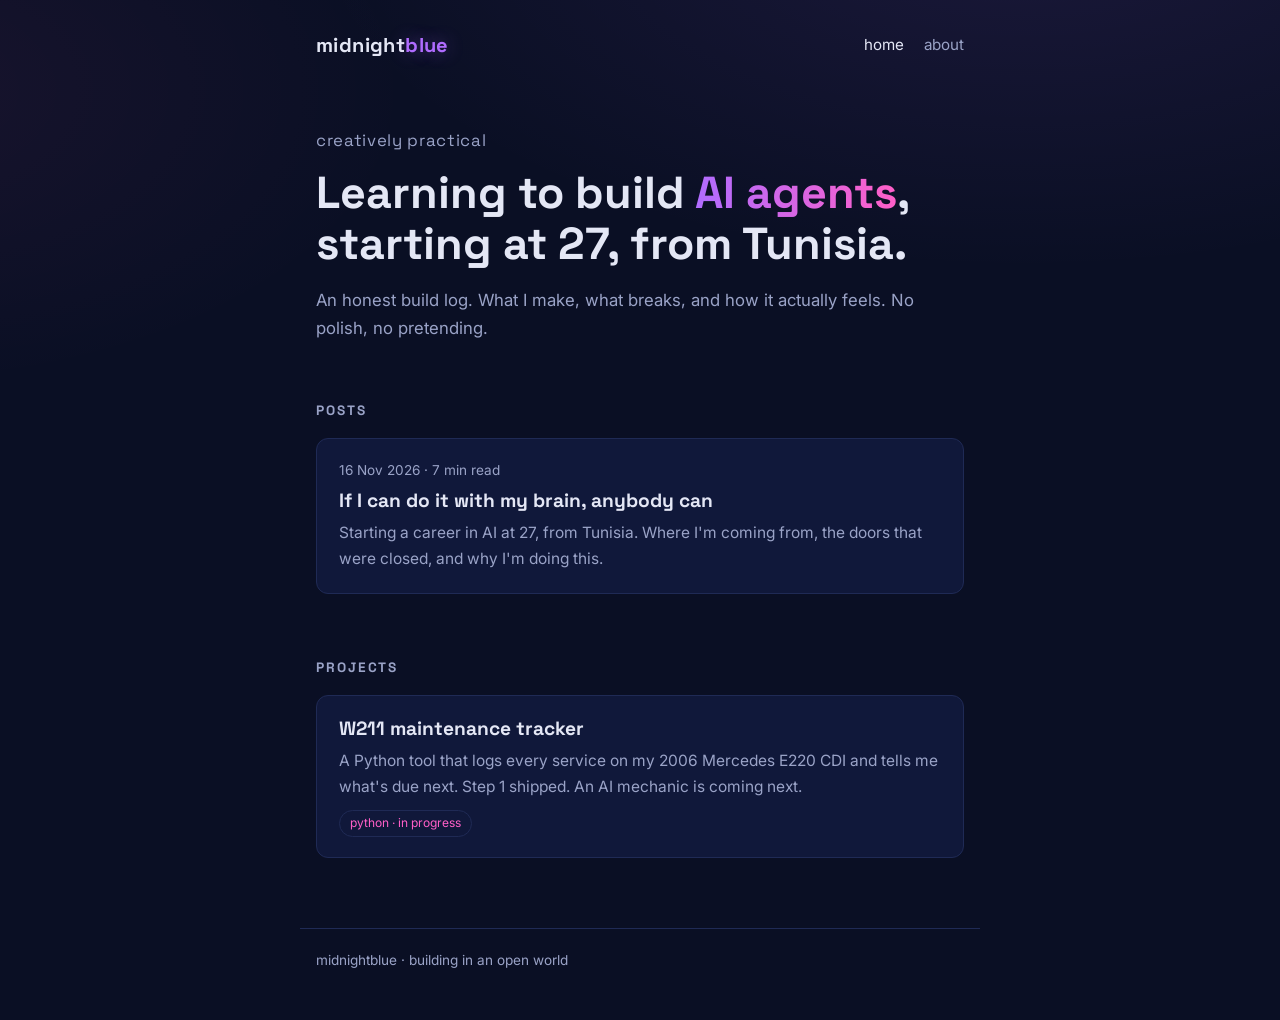
==== index.html @ 9f40bb0f "First version of midnightblue: home, about, and post #1" ====
<!doctype html>
<html lang="en">
<head>
  <meta charset="utf-8">
  <meta name="viewport" content="width=device-width, initial-scale=1">
  <title>midnightblue</title>
  <meta name="description" content="A build log about learning to build AI agents, starting at 27 from Tunisia. Creatively practical.">
  <meta property="og:title" content="midnightblue">
  <meta property="og:description" content="Learning to build AI agents, starting at 27, from Tunisia.">
  <link rel="icon" href="data:image/svg+xml,<svg xmlns='http://www.w3.org/2000/svg' viewBox='0 0 100 100'><circle cx='50' cy='50' r='40' fill='%230a0f24' stroke='%23b06cff' stroke-width='8'/><circle cx='64' cy='40' r='22' fill='%230a0f24'/></svg>">
  <link rel="preconnect" href="https://fonts.googleapis.com">
  <link rel="preconnect" href="https://fonts.gstatic.com" crossorigin>
  <link href="https://fonts.googleapis.com/css2?family=Inter:wght@400;600&family=Space+Grotesk:wght@500;700&display=swap" rel="stylesheet">
  <link rel="stylesheet" href="style.css">
</head>
<body>
  <header class="site-header">
    <div class="wrap">
      <a class="logo" href="./">midnight<span>blue</span></a>
      <nav class="nav">
        <a class="active" href="./">home</a>
        <a href="about.html">about</a>
      </nav>
    </div>
  </header>

  <main class="wrap">
    <section class="hero">
      <p class="tagline">creatively practical</p>
      <h1>Learning to build <span class="accent">AI agents</span>, starting at 27, from Tunisia.</h1>
      <p>An honest build log. What I make, what breaks, and how it actually feels. No polish, no pretending.</p>
    </section>

    <section class="section">
      <h2>Posts</h2>
      <a class="card" href="posts/if-i-can-do-it-with-my-brain.html">
        <div class="meta">16 Nov 2026 · 7 min read</div>
        <h3>If I can do it with my brain, anybody can</h3>
        <p>Starting a career in AI at 27, from Tunisia. Where I'm coming from, the doors that were closed, and why I'm doing this.</p>
      </a>
    </section>

    <section class="section">
      <h2>Projects</h2>
      <div class="card">
        <h3>W211 maintenance tracker</h3>
        <p>A Python tool that logs every service on my 2006 Mercedes E220 CDI and tells me what's due next. Step 1 shipped. An AI mechanic is coming next.</p>
        <span class="tag">python · in progress</span>
      </div>
    </section>
  </main>

  <footer class="site-footer">
    <div class="wrap">midnightblue · building in an open world</div>
  </footer>
</body>
</html>
---- style.css ----
/* midnightblue: deep navy base, neon purple + pink as accents only */

:root {
  --bg: #0a0f24;
  --bg-raised: #10183a;
  --line: #1f2a55;
  --text: #e4e7f5;
  --text-dim: #9aa3c7;
  --purple: #b06cff;
  --pink: #ff5fc8;
  --glow: 0 0 18px rgba(176, 108, 255, 0.45);
  --max: 680px;
}

* { box-sizing: border-box; }

html { -webkit-text-size-adjust: 100%; }

body {
  margin: 0;
  background:
    radial-gradient(1200px 600px at 80% -10%, rgba(176, 108, 255, 0.10), transparent 60%),
    radial-gradient(900px 500px at -10% 10%, rgba(255, 95, 200, 0.06), transparent 60%),
    var(--bg);
  background-attachment: fixed;
  color: var(--text);
  font-family: "Inter", system-ui, -apple-system, "Segoe UI", sans-serif;
  font-size: 18px;
  line-height: 1.7;
}

a { color: var(--purple); text-decoration: none; }
a:hover { color: var(--pink); text-decoration: underline; text-underline-offset: 3px; }

.wrap { max-width: var(--max); margin: 0 auto; padding: 0 16px; }

/* header */
.site-header { padding: 28px 0 8px; }
.site-header .wrap { display: flex; align-items: center; justify-content: space-between; gap: 16px; flex-wrap: wrap; }
.logo {
  font-family: "Space Grotesk", "Inter", sans-serif;
  font-weight: 700;
  font-size: 1.25rem;
  letter-spacing: 0.02em;
  color: var(--text);
}
.logo span { color: var(--purple); text-shadow: var(--glow); }
.logo:hover { color: var(--text); text-decoration: none; }
.nav { display: flex; gap: 20px; font-size: 0.95rem; }
.nav a { color: var(--text-dim); }
.nav a:hover, .nav a.active { color: var(--text); }

/* hero */
.hero { padding: 56px 0 32px; }
.hero h1 {
  font-family: "Space Grotesk", "Inter", sans-serif;
  font-size: clamp(2rem, 6vw, 2.8rem);
  line-height: 1.15;
  margin: 0 0 16px;
}
.hero h1 .accent {
  background: linear-gradient(90deg, var(--purple), var(--pink));
  -webkit-background-clip: text;
  background-clip: text;
  color: transparent;
}
.hero p { color: var(--text-dim); margin: 0; font-size: 1.05rem; }
.tagline { font-family: "Space Grotesk", sans-serif; color: var(--pink); font-size: 0.95rem; letter-spacing: 0.04em; text-transform: lowercase; margin-bottom: 12px !important; }

/* sections */
.section { padding: 24px 0; }
.section h2 {
  font-family: "Space Grotesk", sans-serif;
  font-size: 0.85rem;
  text-transform: uppercase;
  letter-spacing: 0.14em;
  color: var(--text-dim);
  margin: 0 0 16px;
}

.card {
  display: block;
  background: var(--bg-raised);
  border: 1px solid var(--line);
  border-radius: 12px;
  padding: 20px 22px;
  margin-bottom: 14px;
  color: var(--text);
  transition: border-color 0.2s, box-shadow 0.2s, transform 0.2s;
}
a.card:hover { border-color: var(--purple); box-shadow: var(--glow); text-decoration: none; color: var(--text); transform: translateY(-1px); }
.card h3 { font-family: "Space Grotesk", sans-serif; margin: 0 0 6px; font-size: 1.2rem; line-height: 1.35; }
.card p { margin: 0; color: var(--text-dim); font-size: 0.97rem; }
.meta { font-size: 0.85rem; color: var(--text-dim); margin-bottom: 6px; }
.tag {
  display: inline-block;
  font-size: 0.75rem;
  padding: 2px 10px;
  border-radius: 99px;
  border: 1px solid var(--line);
  color: var(--pink);
  margin-top: 10px;
}

/* post */
.post-header { padding: 48px 0 16px; }
.post-header h1 {
  font-family: "Space Grotesk", sans-serif;
  font-size: clamp(1.9rem, 5.5vw, 2.5rem);
  line-height: 1.2;
  margin: 0 0 10px;
}
.post-header .subtitle { color: var(--text-dim); font-style: italic; margin: 0 0 8px; }
.post { padding-bottom: 40px; }
.post h2 {
  font-family: "Space Grotesk", sans-serif;
  font-size: 1.35rem;
  margin: 2.2em 0 0.6em;
  text-transform: lowercase;
}
.post h2::before { content: "// "; color: var(--purple); }
.post p { margin: 0 0 1.2em; }
.post ul { padding-left: 1.2em; margin: 0 0 1.2em; }
.post li { margin-bottom: 0.6em; }
.post blockquote {
  margin: 1.6em 0;
  padding: 4px 0 4px 18px;
  border-left: 3px solid var(--pink);
  color: var(--text);
  font-size: 1.1rem;
}
.post strong { color: #fff; }
.post em { color: var(--text); }
.signoff { font-family: "Space Grotesk", sans-serif; color: var(--purple); text-shadow: var(--glow); }

hr { border: 0; border-top: 1px solid var(--line); margin: 32px 0; }

/* footer */
.site-footer { padding: 32px 0 48px; color: var(--text-dim); font-size: 0.85rem; }
.site-footer .wrap { border-top: 1px solid var(--line); padding-top: 20px; }

@media (max-width: 480px) {
  body { font-size: 17px; }
  .hero { padding: 36px 0 24px; }
  .nav { gap: 14px; }
}
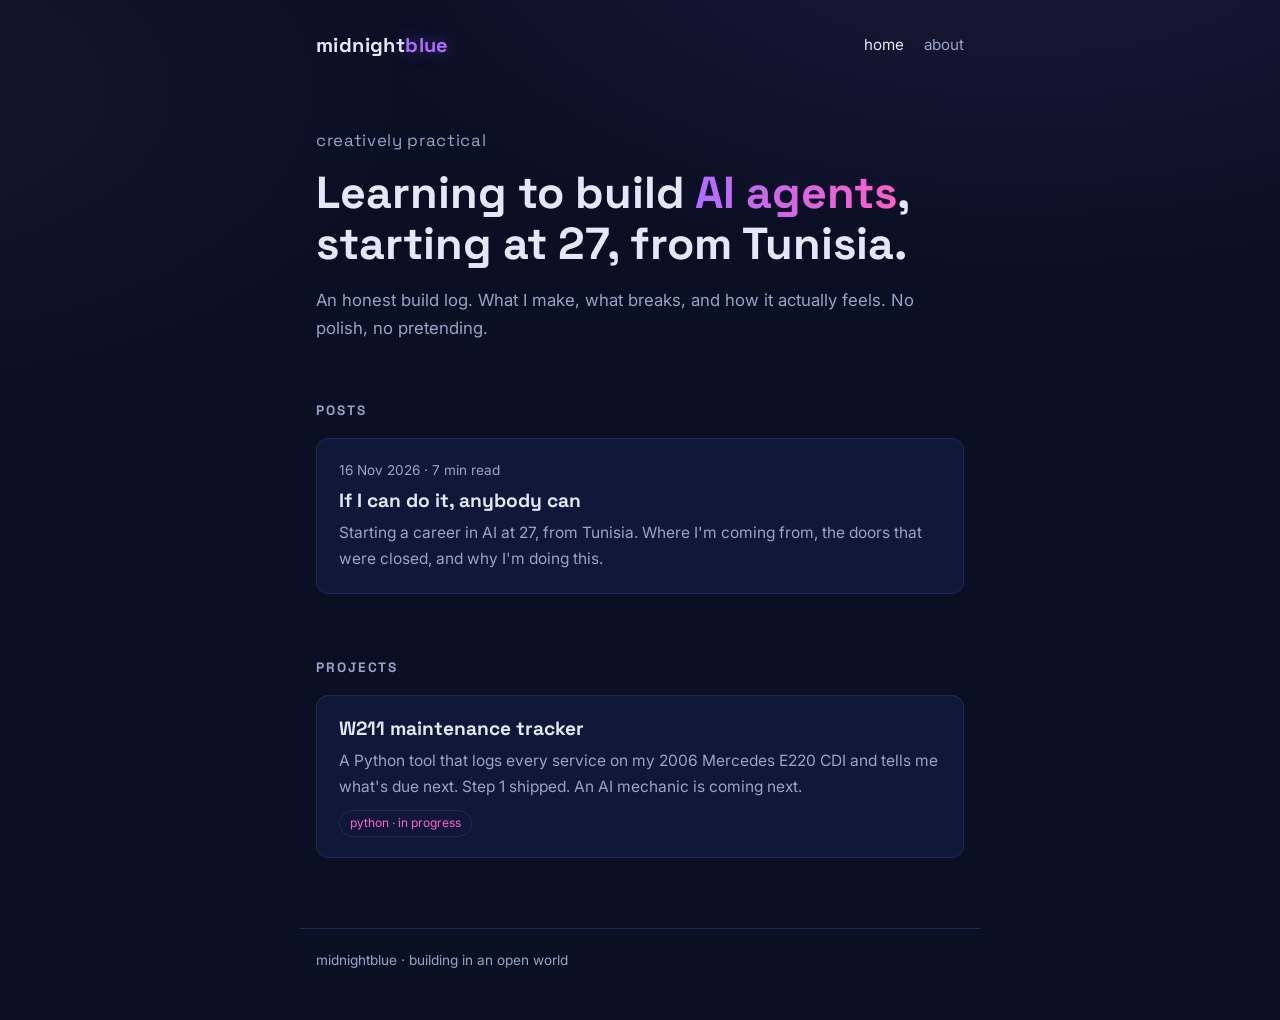
==== commit 1969bbd8: "Retitle post #1 and give it a stable URL" ====
--- a/index.html
+++ b/index.html
@@ -33,9 +33,9 @@
 
     <section class="section">
       <h2>Posts</h2>
-      <a class="card" href="posts/if-i-can-do-it-with-my-brain.html">
+      <a class="card" href="posts/starting-at-27.html">
         <div class="meta">16 Nov 2026 · 7 min read</div>
-        <h3>If I can do it with my brain, anybody can</h3>
+        <h3>If I can do it, anybody can</h3>
         <p>Starting a career in AI at 27, from Tunisia. Where I'm coming from, the doors that were closed, and why I'm doing this.</p>
       </a>
     </section>
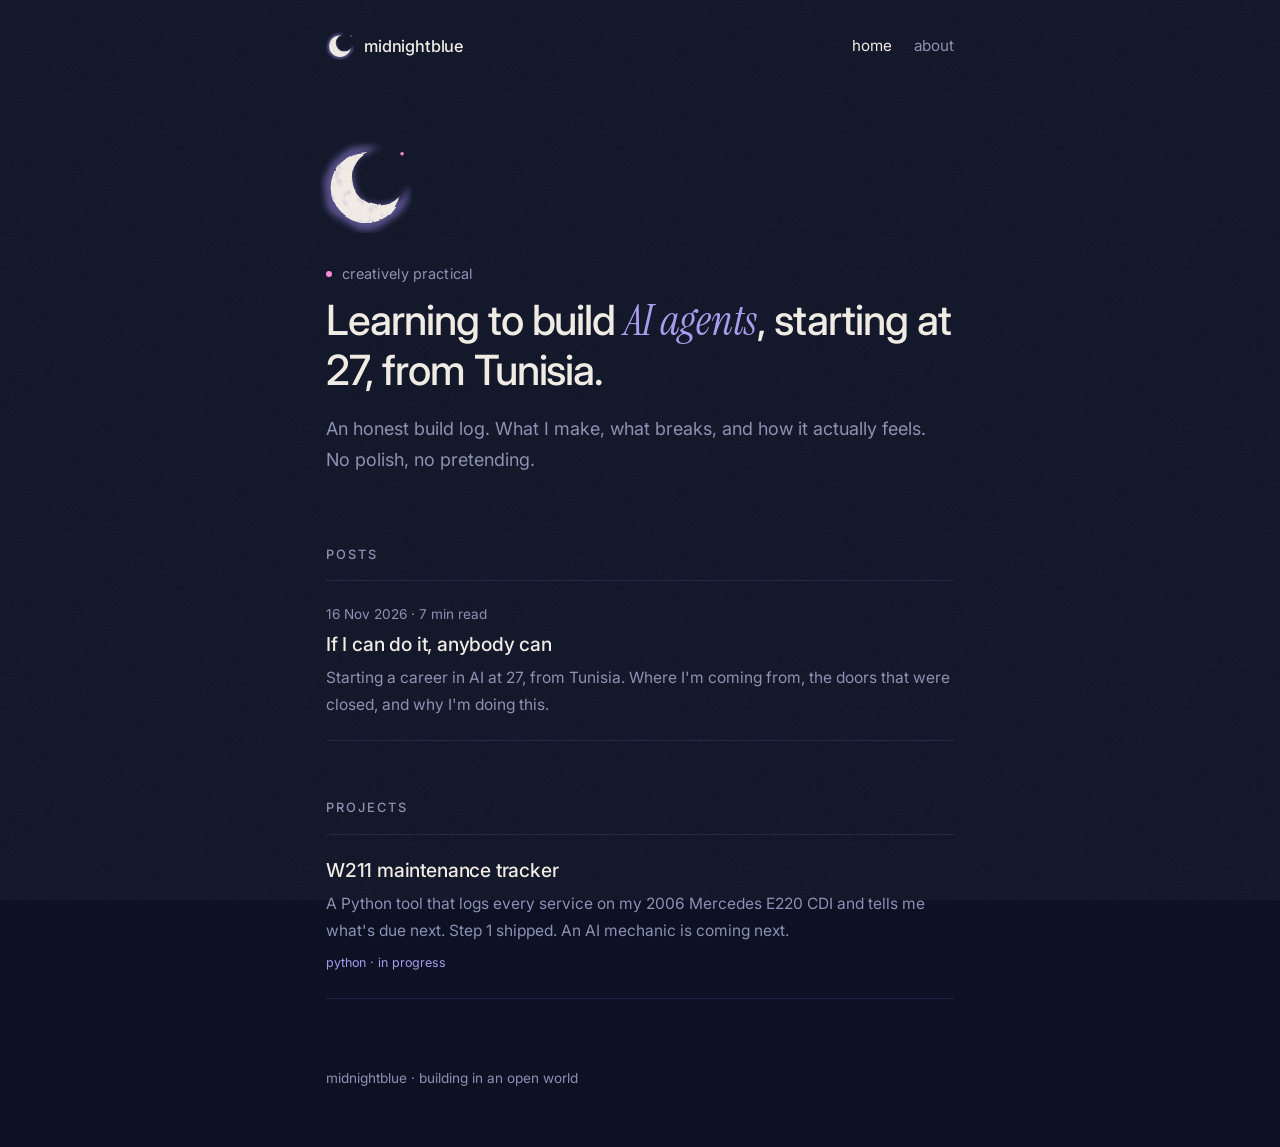
==== commit beb3e489: "Redesign: calm night theme, watercolor moon, paper grain" ====
--- a/index.html
+++ b/index.html
@@ -7,16 +7,18 @@
   <meta name="description" content="A build log about learning to build AI agents, starting at 27 from Tunisia. Creatively practical.">
   <meta property="og:title" content="midnightblue">
   <meta property="og:description" content="Learning to build AI agents, starting at 27, from Tunisia.">
-  <link rel="icon" href="data:image/svg+xml,<svg xmlns='http://www.w3.org/2000/svg' viewBox='0 0 100 100'><circle cx='50' cy='50' r='40' fill='%230a0f24' stroke='%23b06cff' stroke-width='8'/><circle cx='64' cy='40' r='22' fill='%230a0f24'/></svg>">
+  <meta property="og:image" content="https://midnightbluelog.github.io/og.png">
+  <meta name="twitter:card" content="summary_large_image">
+  <link rel="icon" href="/moon.svg" type="image/svg+xml">
   <link rel="preconnect" href="https://fonts.googleapis.com">
   <link rel="preconnect" href="https://fonts.gstatic.com" crossorigin>
-  <link href="https://fonts.googleapis.com/css2?family=Inter:wght@400;600&family=Space+Grotesk:wght@500;700&display=swap" rel="stylesheet">
+  <link href="https://fonts.googleapis.com/css2?family=Inter:wght@400;500;600&family=Instrument+Serif:ital@0;1&display=swap" rel="stylesheet">
   <link rel="stylesheet" href="style.css">
 </head>
 <body>
   <header class="site-header">
     <div class="wrap">
-      <a class="logo" href="./">midnight<span>blue</span></a>
+      <a class="logo" href="/"><img src="/moon.svg" alt="">midnightblue</a>
       <nav class="nav">
         <a class="active" href="./">home</a>
         <a href="about.html">about</a>
@@ -26,8 +28,9 @@
 
   <main class="wrap">
     <section class="hero">
+      <img class="moon" src="/moon.svg" alt="">
       <p class="tagline">creatively practical</p>
-      <h1>Learning to build <span class="accent">AI agents</span>, starting at 27, from Tunisia.</h1>
+      <h1>Learning to build <span class="serif">AI agents</span>, starting at 27, from Tunisia.</h1>
       <p>An honest build log. What I make, what breaks, and how it actually feels. No polish, no pretending.</p>
     </section>
 
--- a/style.css
+++ b/style.css
@@ -1,146 +1,118 @@
-/* midnightblue: deep navy base, neon purple + pink as accents only */
+/* midnightblue: calm night, paper grain, one soft accent */
 
 :root {
-  --bg: #0a0f24;
-  --bg-raised: #10183a;
-  --line: #1f2a55;
-  --text: #e4e7f5;
-  --text-dim: #9aa3c7;
-  --purple: #b06cff;
-  --pink: #ff5fc8;
-  --glow: 0 0 18px rgba(176, 108, 255, 0.45);
-  --max: 680px;
+  --bg: #0c1124;
+  --raised: #111733;
+  --line: #1d2447;
+  --text: #f3eee6;
+  --dim: #8b91b3;
+  --lavender: #a99bf0;
+  --pink: #ff86d4;
+  --max: 660px;
 }
 
 * { box-sizing: border-box; }
-
 html { -webkit-text-size-adjust: 100%; }
 
 body {
   margin: 0;
-  background:
-    radial-gradient(1200px 600px at 80% -10%, rgba(176, 108, 255, 0.10), transparent 60%),
-    radial-gradient(900px 500px at -10% 10%, rgba(255, 95, 200, 0.06), transparent 60%),
-    var(--bg);
-  background-attachment: fixed;
+  background: var(--bg);
   color: var(--text);
   font-family: "Inter", system-ui, -apple-system, "Segoe UI", sans-serif;
   font-size: 18px;
-  line-height: 1.7;
+  line-height: 1.75;
+  -webkit-font-smoothing: antialiased;
 }
 
-a { color: var(--purple); text-decoration: none; }
-a:hover { color: var(--pink); text-decoration: underline; text-underline-offset: 3px; }
+/* paper grain over the whole page */
+body::before {
+  content: "";
+  position: fixed;
+  inset: 0;
+  pointer-events: none;
+  z-index: 10;
+  opacity: 0.09;
+  background-image: url("data:image/svg+xml,%3Csvg xmlns='http://www.w3.org/2000/svg' width='220' height='220'%3E%3Cfilter id='g'%3E%3CfeTurbulence type='fractalNoise' baseFrequency='0.85' numOctaves='2' stitchTiles='stitch'/%3E%3CfeColorMatrix type='saturate' values='0'/%3E%3C/filter%3E%3Crect width='100%25' height='100%25' filter='url(%23g)'/%3E%3C/svg%3E");
+}
+
+a { color: var(--text); text-decoration: underline; text-decoration-color: rgba(169, 155, 240, 0.5); text-underline-offset: 4px; text-decoration-thickness: 1px; }
+a:hover { text-decoration-color: var(--pink); }
 
 .wrap { max-width: var(--max); margin: 0 auto; padding: 0 16px; }
 
 /* header */
-.site-header { padding: 28px 0 8px; }
-.site-header .wrap { display: flex; align-items: center; justify-content: space-between; gap: 16px; flex-wrap: wrap; }
-.logo {
-  font-family: "Space Grotesk", "Inter", sans-serif;
-  font-weight: 700;
-  font-size: 1.25rem;
-  letter-spacing: 0.02em;
-  color: var(--text);
-}
-.logo span { color: var(--purple); text-shadow: var(--glow); }
-.logo:hover { color: var(--text); text-decoration: none; }
-.nav { display: flex; gap: 20px; font-size: 0.95rem; }
-.nav a { color: var(--text-dim); }
+.site-header { padding: 32px 0 0; }
+.site-header .wrap { display: flex; align-items: center; justify-content: space-between; gap: 16px; }
+.logo { display: inline-flex; align-items: center; gap: 10px; font-weight: 500; font-size: 1.02rem; letter-spacing: -0.01em; text-decoration: none; }
+.logo img { width: 28px; height: 28px; }
+.nav { display: flex; gap: 22px; font-size: 0.95rem; }
+.nav a { color: var(--dim); text-decoration: none; }
 .nav a:hover, .nav a.active { color: var(--text); }
 
 /* hero */
-.hero { padding: 56px 0 32px; }
+.hero { padding: 80px 0 40px; }
+.hero .moon { width: 92px; height: 92px; margin: 0 0 28px -6px; display: block; }
 .hero h1 {
-  font-family: "Space Grotesk", "Inter", sans-serif;
-  font-size: clamp(2rem, 6vw, 2.8rem);
-  line-height: 1.15;
-  margin: 0 0 16px;
+  font-weight: 500;
+  font-size: clamp(1.9rem, 5.6vw, 2.6rem);
+  line-height: 1.18;
+  letter-spacing: -0.025em;
+  margin: 0 0 18px;
 }
-.hero h1 .accent {
-  background: linear-gradient(90deg, var(--purple), var(--pink));
-  -webkit-background-clip: text;
-  background-clip: text;
-  color: transparent;
-}
-.hero p { color: var(--text-dim); margin: 0; font-size: 1.05rem; }
-.tagline { font-family: "Space Grotesk", sans-serif; color: var(--pink); font-size: 0.95rem; letter-spacing: 0.04em; text-transform: lowercase; margin-bottom: 12px !important; }
+.serif { font-family: "Instrument Serif", Georgia, serif; font-style: italic; font-weight: 400; color: var(--lavender); letter-spacing: 0; }
+.hero p { color: var(--dim); margin: 0; }
+.tagline { font-size: 0.9rem; letter-spacing: 0.02em; margin-bottom: 10px !important; }
+.tagline::before { content: ""; display: inline-block; width: 6px; height: 6px; border-radius: 50%; background: var(--pink); margin: 0 10px 2px 0; vertical-align: middle; }
 
 /* sections */
-.section { padding: 24px 0; }
-.section h2 {
-  font-family: "Space Grotesk", sans-serif;
-  font-size: 0.85rem;
-  text-transform: uppercase;
-  letter-spacing: 0.14em;
-  color: var(--text-dim);
-  margin: 0 0 16px;
-}
+.section { padding: 28px 0; }
+.section h2 { font-size: 0.8rem; font-weight: 500; text-transform: uppercase; letter-spacing: 0.16em; color: var(--dim); margin: 0 0 14px; }
 
 .card {
   display: block;
-  background: var(--bg-raised);
-  border: 1px solid var(--line);
-  border-radius: 12px;
-  padding: 20px 22px;
-  margin-bottom: 14px;
+  padding: 22px 0;
+  border-top: 1px solid var(--line);
   color: var(--text);
-  transition: border-color 0.2s, box-shadow 0.2s, transform 0.2s;
+  text-decoration: none;
 }
-a.card:hover { border-color: var(--purple); box-shadow: var(--glow); text-decoration: none; color: var(--text); transform: translateY(-1px); }
-.card h3 { font-family: "Space Grotesk", sans-serif; margin: 0 0 6px; font-size: 1.2rem; line-height: 1.35; }
-.card p { margin: 0; color: var(--text-dim); font-size: 0.97rem; }
-.meta { font-size: 0.85rem; color: var(--text-dim); margin-bottom: 6px; }
-.tag {
-  display: inline-block;
-  font-size: 0.75rem;
-  padding: 2px 10px;
-  border-radius: 99px;
-  border: 1px solid var(--line);
-  color: var(--pink);
-  margin-top: 10px;
-}
+.card:last-child { border-bottom: 1px solid var(--line); }
+a.card:hover h3 { color: var(--lavender); }
+.card h3 { font-weight: 500; margin: 0 0 6px; font-size: 1.2rem; line-height: 1.4; letter-spacing: -0.01em; transition: color .2s; }
+.card p { margin: 0; color: var(--dim); font-size: 0.97rem; }
+.meta { font-size: 0.85rem; color: var(--dim); margin-bottom: 4px; }
+.tag { display: inline-block; font-size: 0.78rem; color: var(--lavender); margin-top: 8px; }
 
 /* post */
-.post-header { padding: 48px 0 16px; }
-.post-header h1 {
-  font-family: "Space Grotesk", sans-serif;
-  font-size: clamp(1.9rem, 5.5vw, 2.5rem);
-  line-height: 1.2;
-  margin: 0 0 10px;
+.post-header { padding: 64px 0 24px; }
+.post-header h1 { font-weight: 500; font-size: clamp(1.9rem, 5.4vw, 2.5rem); line-height: 1.2; letter-spacing: -0.025em; margin: 0 0 10px; }
+.post-header .subtitle { font-family: "Instrument Serif", Georgia, serif; font-style: italic; color: var(--lavender); font-size: 1.3rem; margin: 0 0 10px; }
+.post { padding-bottom: 48px; }
+.post h2 { font-weight: 500; font-size: 1.3rem; letter-spacing: -0.01em; margin: 2.4em 0 0.6em; }
+.post p { margin: 0 0 1.3em; }
+.post ul { padding-left: 1.2em; margin: 0 0 1.3em; }
+.post li { margin-bottom: 0.6em; }
+.post li::marker { color: var(--lavender); }
+.post blockquote {
+  margin: 2em 0;
+  padding: 0;
+  font-family: "Instrument Serif", Georgia, serif;
+  font-style: italic;
+  font-size: 1.55rem;
+  line-height: 1.4;
+  color: var(--text);
 }
-.post-header .subtitle { color: var(--text-dim); font-style: italic; margin: 0 0 8px; }
-.post { padding-bottom: 40px; }
-.post h2 {
-  font-family: "Space Grotesk", sans-serif;
-  font-size: 1.35rem;
-  margin: 2.2em 0 0.6em;
-  text-transform: lowercase;
-}
-.post h2::before { content: "// "; color: var(--purple); }
-.post p { margin: 0 0 1.2em; }
-.post ul { padding-left: 1.2em; margin: 0 0 1.2em; }
-.post li { margin-bottom: 0.6em; }
-.post blockquote {
-  margin: 1.6em 0;
-  padding: 4px 0 4px 18px;
-  border-left: 3px solid var(--pink);
-  color: var(--text);
-  font-size: 1.1rem;
-}
-.post strong { color: #fff; }
-.post em { color: var(--text); }
-.signoff { font-family: "Space Grotesk", sans-serif; color: var(--purple); text-shadow: var(--glow); }
+.post blockquote::before { content: ""; display: block; width: 28px; height: 1px; background: var(--pink); margin-bottom: 14px; }
+.post strong { font-weight: 600; }
+.signoff { font-family: "Instrument Serif", Georgia, serif; font-style: italic; font-size: 1.3rem; color: var(--lavender); }
 
 hr { border: 0; border-top: 1px solid var(--line); margin: 32px 0; }
 
 /* footer */
-.site-footer { padding: 32px 0 48px; color: var(--text-dim); font-size: 0.85rem; }
-.site-footer .wrap { border-top: 1px solid var(--line); padding-top: 20px; }
+.site-footer { padding: 40px 0 56px; color: var(--dim); font-size: 0.85rem; }
 
 @media (max-width: 480px) {
   body { font-size: 17px; }
-  .hero { padding: 36px 0 24px; }
-  .nav { gap: 14px; }
+  .hero { padding: 56px 0 28px; }
+  .hero .moon { width: 76px; height: 76px; }
+  .nav { gap: 16px; }
 }
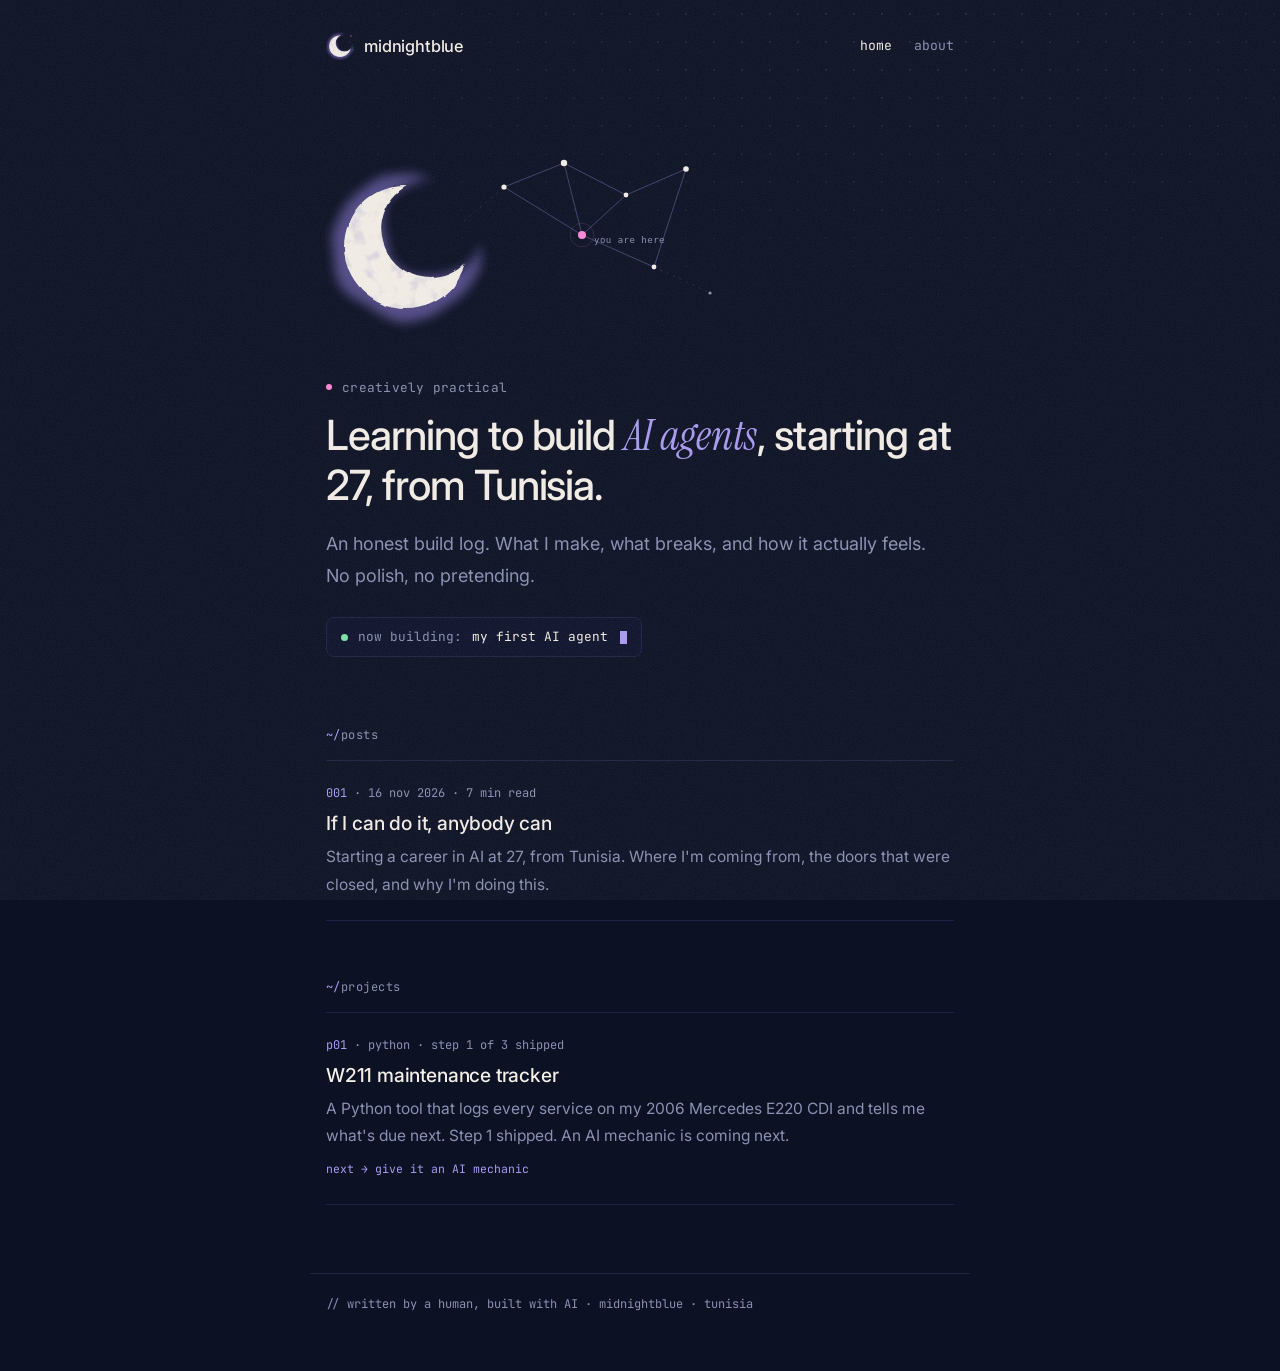
==== commit 66171d6c: "Add the tech layer: star network, live status, mono details, dot grid" ====
--- a/index.html
+++ b/index.html
@@ -12,7 +12,7 @@
   <link rel="icon" href="/moon.svg" type="image/svg+xml">
   <link rel="preconnect" href="https://fonts.googleapis.com">
   <link rel="preconnect" href="https://fonts.gstatic.com" crossorigin>
-  <link href="https://fonts.googleapis.com/css2?family=Inter:wght@400;500;600&family=Instrument+Serif:ital@0;1&display=swap" rel="stylesheet">
+  <link href="https://fonts.googleapis.com/css2?family=Inter:wght@400;500;600&family=Instrument+Serif:ital@0;1&family=JetBrains+Mono:wght@400&display=swap" rel="stylesheet">
   <link rel="stylesheet" href="style.css">
 </head>
 <body>
@@ -28,33 +28,35 @@
 
   <main class="wrap">
     <section class="hero">
-      <img class="moon" src="/moon.svg" alt="">
+      <img class="hero-art" src="/hero.svg" alt="A watercolor crescent moon next to a small constellation of stars wired together like a network">
       <p class="tagline">creatively practical</p>
       <h1>Learning to build <span class="serif">AI agents</span>, starting at 27, from Tunisia.</h1>
       <p>An honest build log. What I make, what breaks, and how it actually feels. No polish, no pretending.</p>
+      <p class="status"><span class="live"></span>now building: <b>my first AI agent</b><span class="cursor"></span></p>
     </section>
 
     <section class="section">
-      <h2>Posts</h2>
+      <h2>posts</h2>
       <a class="card" href="posts/starting-at-27.html">
-        <div class="meta">16 Nov 2026 · 7 min read</div>
+        <div class="meta"><span class="idx">001</span> · 16 nov 2026 · 7 min read</div>
         <h3>If I can do it, anybody can</h3>
         <p>Starting a career in AI at 27, from Tunisia. Where I'm coming from, the doors that were closed, and why I'm doing this.</p>
       </a>
     </section>
 
     <section class="section">
-      <h2>Projects</h2>
+      <h2>projects</h2>
       <div class="card">
+        <div class="meta"><span class="idx">p01</span> · python · step 1 of 3 shipped</div>
         <h3>W211 maintenance tracker</h3>
         <p>A Python tool that logs every service on my 2006 Mercedes E220 CDI and tells me what's due next. Step 1 shipped. An AI mechanic is coming next.</p>
-        <span class="tag">python · in progress</span>
+        <span class="tag">next → give it an AI mechanic</span>
       </div>
     </section>
   </main>
 
   <footer class="site-footer">
-    <div class="wrap">midnightblue · building in an open world</div>
+    <div class="wrap">// written by a human, built with AI · midnightblue · tunisia</div>
   </footer>
 </body>
 </html>
--- a/style.css
+++ b/style.css
@@ -9,14 +9,33 @@
   --lavender: #a99bf0;
   --pink: #ff86d4;
   --max: 660px;
+  --mono: "JetBrains Mono", ui-monospace, Consolas, monospace;
 }
+
+html { background: var(--bg); }
+
+/* faint dot grid: the "graph paper" under the night sky */
+body::after {
+  content: "";
+  position: fixed;
+  inset: 0;
+  z-index: -1;
+  pointer-events: none;
+  background-image: radial-gradient(rgba(169, 155, 240, 0.16) 1px, transparent 1.3px);
+  background-size: 28px 28px;
+  -webkit-mask-image: radial-gradient(ellipse 90% 60% at 70% 0%, #000 0%, transparent 75%);
+  mask-image: radial-gradient(ellipse 90% 60% at 70% 0%, #000 0%, transparent 75%);
+}
+
+.mono { font-family: var(--mono); }
 
 * { box-sizing: border-box; }
 html { -webkit-text-size-adjust: 100%; }
 
 body {
   margin: 0;
-  background: var(--bg);
+  position: relative;
+  background: transparent;
   color: var(--text);
   font-family: "Inter", system-ui, -apple-system, "Segoe UI", sans-serif;
   font-size: 18px;
@@ -45,13 +64,13 @@
 .site-header .wrap { display: flex; align-items: center; justify-content: space-between; gap: 16px; }
 .logo { display: inline-flex; align-items: center; gap: 10px; font-weight: 500; font-size: 1.02rem; letter-spacing: -0.01em; text-decoration: none; }
 .logo img { width: 28px; height: 28px; }
-.nav { display: flex; gap: 22px; font-size: 0.95rem; }
+.nav { display: flex; gap: 22px; font-size: 0.82rem; font-family: var(--mono); }
 .nav a { color: var(--dim); text-decoration: none; }
 .nav a:hover, .nav a.active { color: var(--text); }
 
 /* hero */
-.hero { padding: 80px 0 40px; }
-.hero .moon { width: 92px; height: 92px; margin: 0 0 28px -6px; display: block; }
+.hero { padding: 56px 0 40px; }
+.hero-art { display: block; width: 100%; max-width: 420px; height: auto; margin: 0 0 20px -12px; }
 .hero h1 {
   font-weight: 500;
   font-size: clamp(1.9rem, 5.6vw, 2.6rem);
@@ -61,12 +80,32 @@
 }
 .serif { font-family: "Instrument Serif", Georgia, serif; font-style: italic; font-weight: 400; color: var(--lavender); letter-spacing: 0; }
 .hero p { color: var(--dim); margin: 0; }
-.tagline { font-size: 0.9rem; letter-spacing: 0.02em; margin-bottom: 10px !important; }
+.tagline { font-family: var(--mono); font-size: 0.8rem; letter-spacing: 0.02em; margin-bottom: 12px !important; }
+
+/* live status line, like a process that's running */
+.status {
+  display: inline-flex; align-items: center; gap: 10px;
+  margin-top: 26px !important;
+  padding: 8px 14px;
+  border: 1px solid var(--line);
+  border-radius: 8px;
+  background: rgba(17, 23, 51, 0.6);
+  font-family: var(--mono);
+  font-size: 0.8rem;
+  color: var(--dim) !important;
+}
+.status b { color: var(--text); font-weight: 400; }
+.status .live { width: 7px; height: 7px; border-radius: 50%; background: #7ee2a8; box-shadow: 0 0 0 0 rgba(126, 226, 168, .6); animation: ping 2.4s infinite; }
+.cursor { display: inline-block; width: 7px; height: 1em; background: var(--lavender); margin-left: 2px; vertical-align: -2px; animation: blink 1.1s steps(1) infinite; }
+@keyframes blink { 50% { opacity: 0; } }
+@keyframes ping { 0% { box-shadow: 0 0 0 0 rgba(126, 226, 168, .55); } 80%, 100% { box-shadow: 0 0 0 8px rgba(126, 226, 168, 0); } }
+@media (prefers-reduced-motion: reduce) { .cursor, .status .live { animation: none; } }
 .tagline::before { content: ""; display: inline-block; width: 6px; height: 6px; border-radius: 50%; background: var(--pink); margin: 0 10px 2px 0; vertical-align: middle; }
 
 /* sections */
 .section { padding: 28px 0; }
-.section h2 { font-size: 0.8rem; font-weight: 500; text-transform: uppercase; letter-spacing: 0.16em; color: var(--dim); margin: 0 0 14px; }
+.section h2 { font-family: var(--mono); font-size: 0.75rem; font-weight: 400; text-transform: lowercase; letter-spacing: 0.04em; color: var(--dim); margin: 0 0 14px; }
+.section h2::before { content: "~/"; color: var(--lavender); }
 
 .card {
   display: block;
@@ -79,15 +118,17 @@
 a.card:hover h3 { color: var(--lavender); }
 .card h3 { font-weight: 500; margin: 0 0 6px; font-size: 1.2rem; line-height: 1.4; letter-spacing: -0.01em; transition: color .2s; }
 .card p { margin: 0; color: var(--dim); font-size: 0.97rem; }
-.meta { font-size: 0.85rem; color: var(--dim); margin-bottom: 4px; }
-.tag { display: inline-block; font-size: 0.78rem; color: var(--lavender); margin-top: 8px; }
+.meta { font-family: var(--mono); font-size: 0.75rem; color: var(--dim); margin-bottom: 6px; }
+.meta .idx { color: var(--lavender); }
+.tag { display: inline-block; font-family: var(--mono); font-size: 0.72rem; color: var(--lavender); margin-top: 10px; }
 
 /* post */
 .post-header { padding: 64px 0 24px; }
 .post-header h1 { font-weight: 500; font-size: clamp(1.9rem, 5.4vw, 2.5rem); line-height: 1.2; letter-spacing: -0.025em; margin: 0 0 10px; }
 .post-header .subtitle { font-family: "Instrument Serif", Georgia, serif; font-style: italic; color: var(--lavender); font-size: 1.3rem; margin: 0 0 10px; }
-.post { padding-bottom: 48px; }
+.post { padding-bottom: 48px; counter-reset: sec; }
 .post h2 { font-weight: 500; font-size: 1.3rem; letter-spacing: -0.01em; margin: 2.4em 0 0.6em; }
+.post h2::before { counter-increment: sec; content: counter(sec, decimal-leading-zero); font-family: var(--mono); font-size: 0.72rem; font-weight: 400; color: var(--lavender); margin-right: 12px; vertical-align: 3px; }
 .post p { margin: 0 0 1.3em; }
 .post ul { padding-left: 1.2em; margin: 0 0 1.3em; }
 .post li { margin-bottom: 0.6em; }
@@ -108,11 +149,12 @@
 hr { border: 0; border-top: 1px solid var(--line); margin: 32px 0; }
 
 /* footer */
-.site-footer { padding: 40px 0 56px; color: var(--dim); font-size: 0.85rem; }
+.site-footer { padding: 40px 0 56px; color: var(--dim); font-family: var(--mono); font-size: 0.75rem; }
+.site-footer .wrap { border-top: 1px solid var(--line); padding-top: 20px; }
 
 @media (max-width: 480px) {
   body { font-size: 17px; }
   .hero { padding: 56px 0 28px; }
-  .hero .moon { width: 76px; height: 76px; }
+  .hero-art { margin-left: -8px; }
   .nav { gap: 16px; }
 }
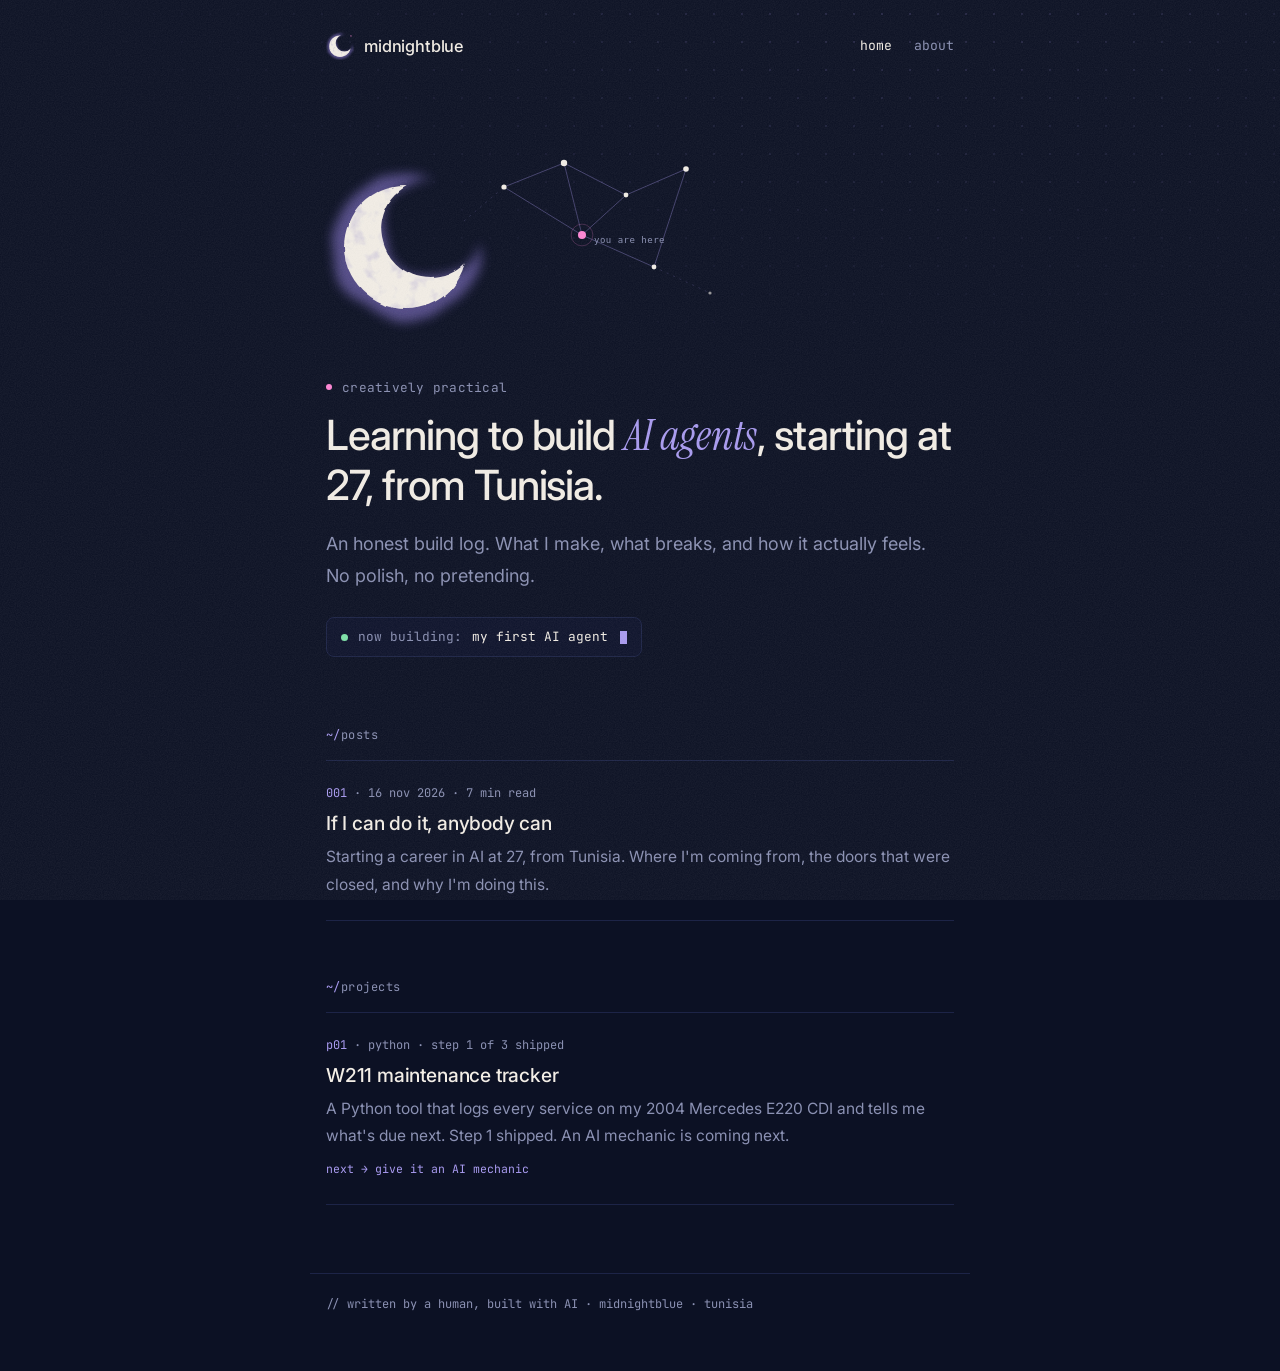
==== commit e007c1bf: "Fix car year: 2004 W211" ====
--- a/index.html
+++ b/index.html
@@ -49,7 +49,7 @@
       <div class="card">
         <div class="meta"><span class="idx">p01</span> · python · step 1 of 3 shipped</div>
         <h3>W211 maintenance tracker</h3>
-        <p>A Python tool that logs every service on my 2006 Mercedes E220 CDI and tells me what's due next. Step 1 shipped. An AI mechanic is coming next.</p>
+        <p>A Python tool that logs every service on my 2004 Mercedes E220 CDI and tells me what's due next. Step 1 shipped. An AI mechanic is coming next.</p>
         <span class="tag">next → give it an AI mechanic</span>
       </div>
     </section>
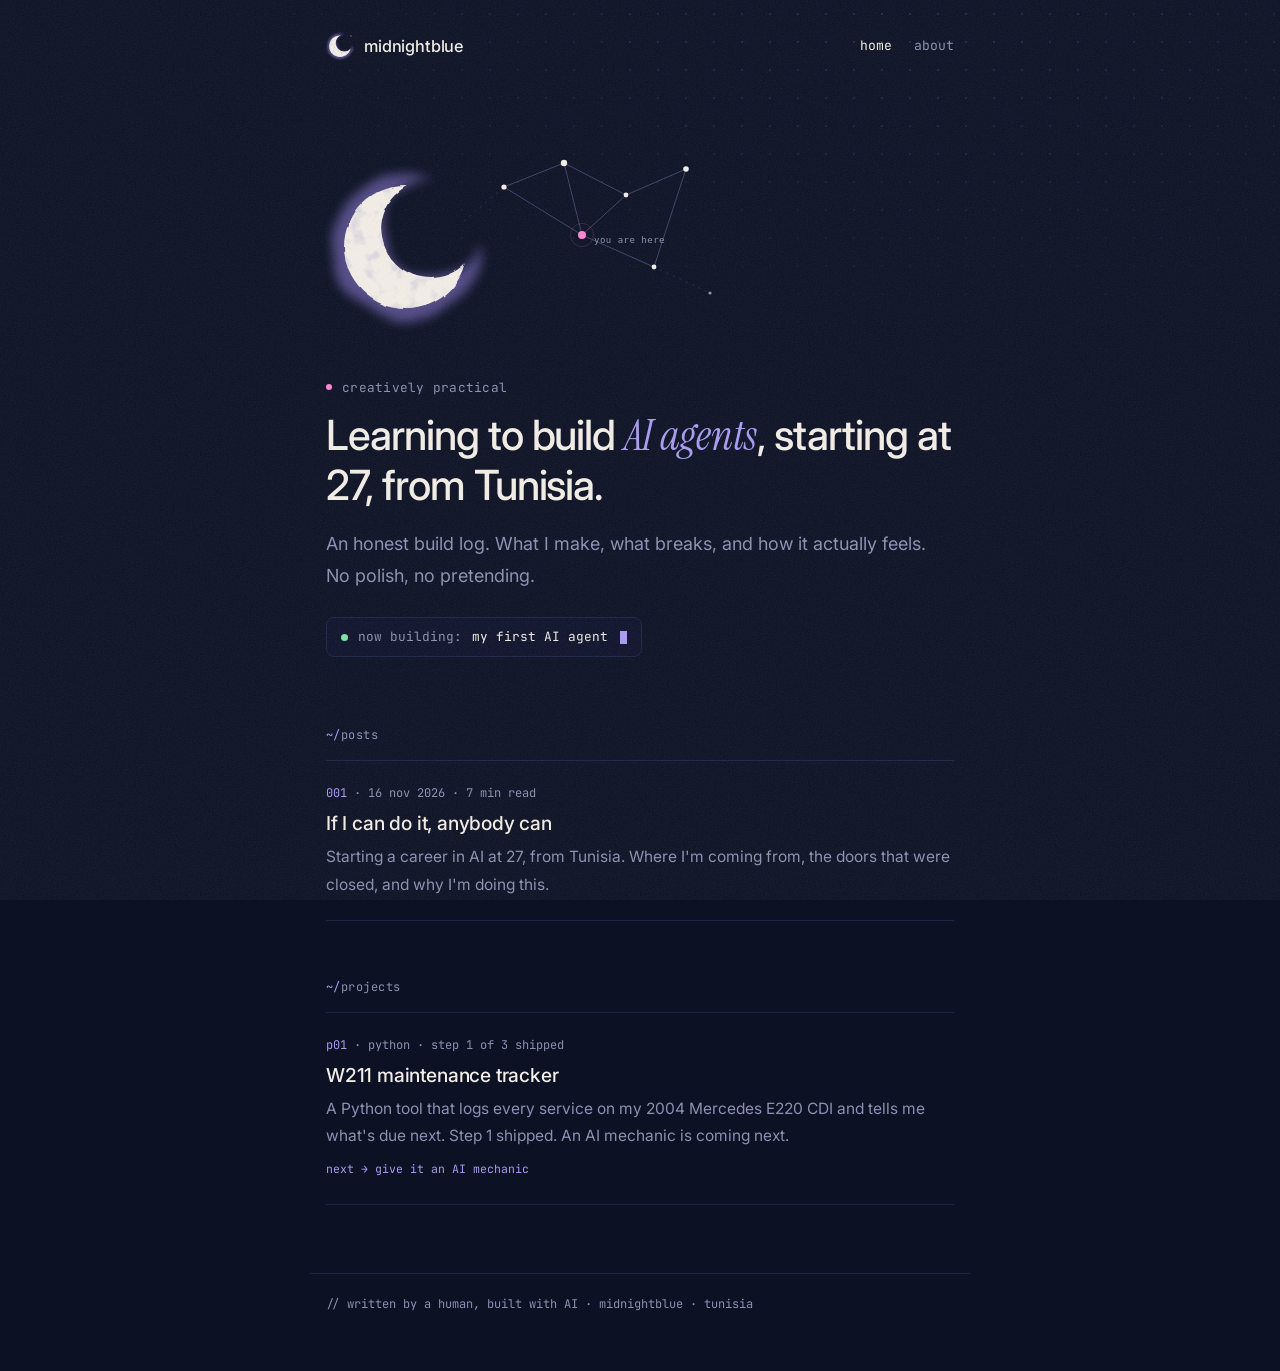
==== commit b73ff080: "Add Cloudflare Web Analytics" ====
--- a/index.html
+++ b/index.html
@@ -58,5 +58,6 @@
   <footer class="site-footer">
     <div class="wrap">// written by a human, built with AI · midnightblue · tunisia</div>
   </footer>
+  <!-- Cloudflare Web Analytics --><script type='module' src='https://static.cloudflareinsights.com/beacon.min.js' data-cf-beacon='{"token": "aa273191af884fa4ae0877963c84672e"}'></script><!-- End Cloudflare Web Analytics -->
 </body>
 </html>
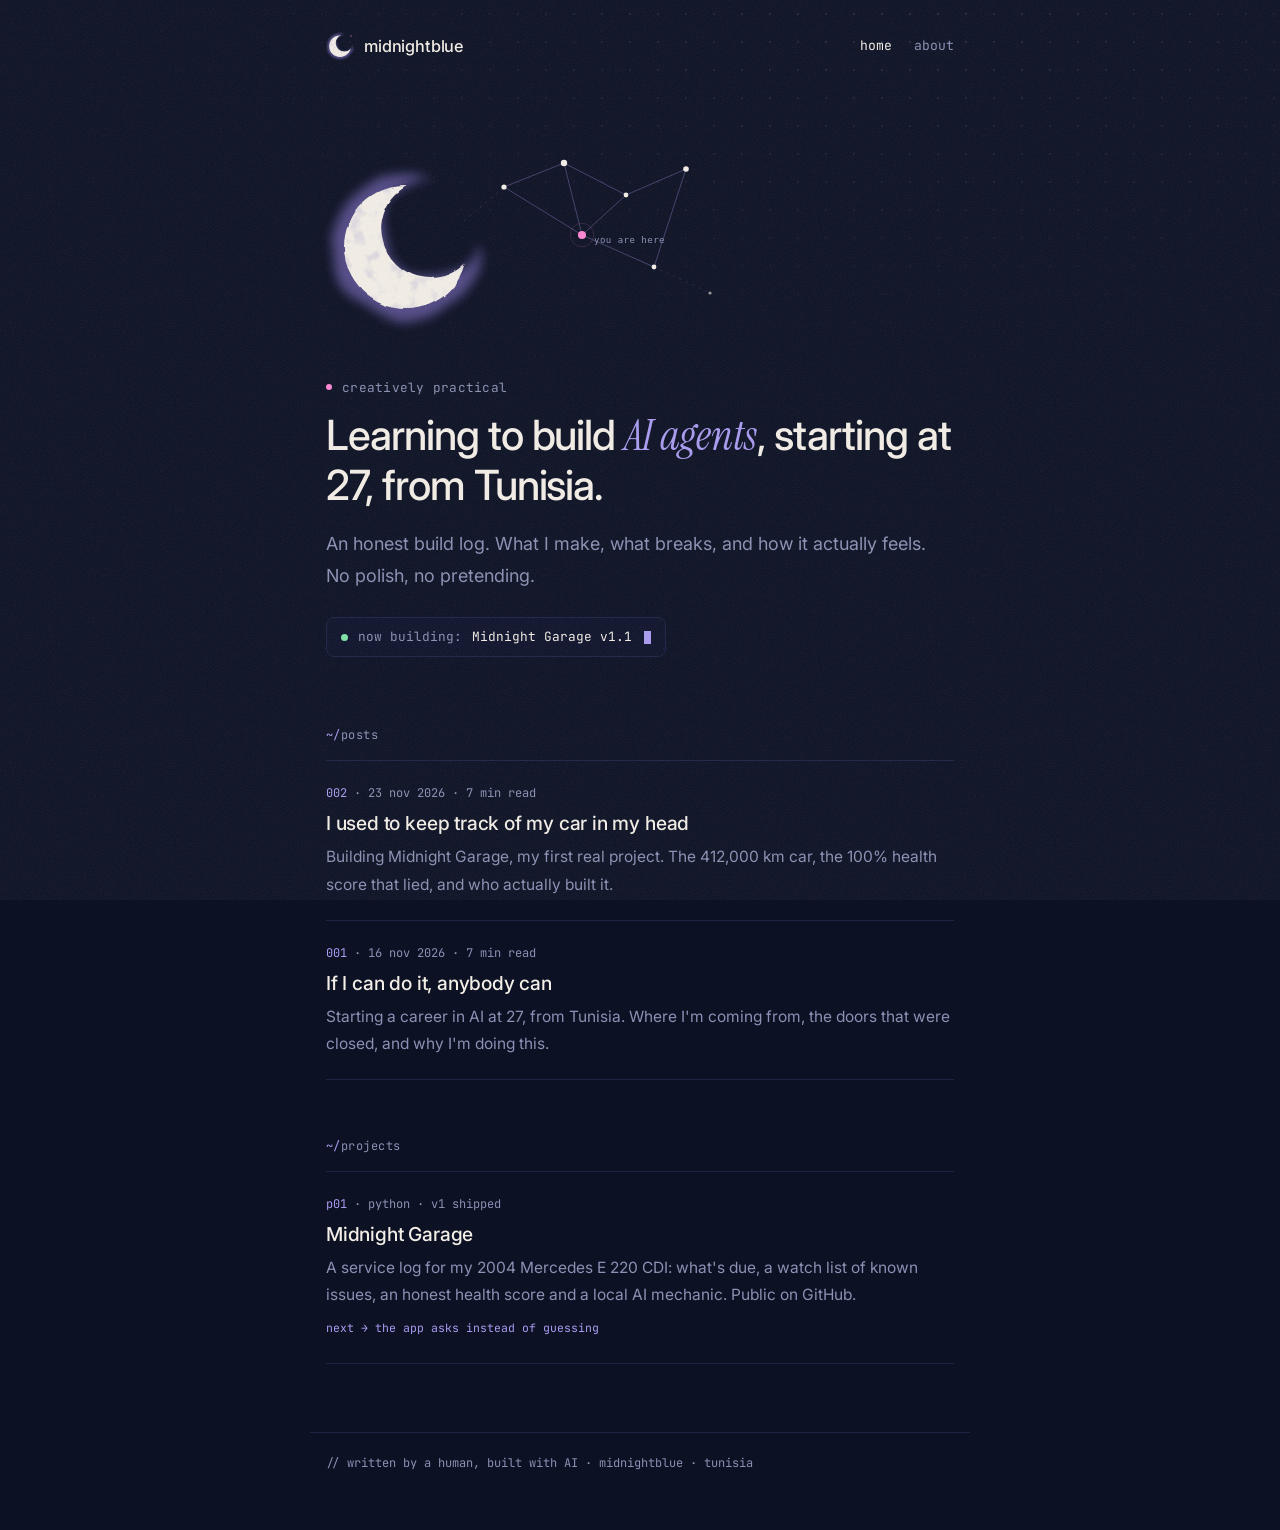
==== commit cb1874b9: "Post #2: I used to keep track of my car in my head Midnight Garage v1 is shipped: new post, cockpit " ====
--- a/index.html
+++ b/index.html
@@ -32,11 +32,16 @@
       <p class="tagline">creatively practical</p>
       <h1>Learning to build <span class="serif">AI agents</span>, starting at 27, from Tunisia.</h1>
       <p>An honest build log. What I make, what breaks, and how it actually feels. No polish, no pretending.</p>
-      <p class="status"><span class="live"></span>now building: <b>my first AI agent</b><span class="cursor"></span></p>
+      <p class="status"><span class="live"></span>now building: <b>Midnight Garage v1.1</b><span class="cursor"></span></p>
     </section>
 
     <section class="section">
       <h2>posts</h2>
+      <a class="card" href="posts/midnight-garage.html">
+        <div class="meta"><span class="idx">002</span> · 23 nov 2026 · 7 min read</div>
+        <h3>I used to keep track of my car in my head</h3>
+        <p>Building Midnight Garage, my first real project. The 412,000 km car, the 100% health score that lied, and who actually built it.</p>
+      </a>
       <a class="card" href="posts/starting-at-27.html">
         <div class="meta"><span class="idx">001</span> · 16 nov 2026 · 7 min read</div>
         <h3>If I can do it, anybody can</h3>
@@ -46,12 +51,12 @@
 
     <section class="section">
       <h2>projects</h2>
-      <div class="card">
-        <div class="meta"><span class="idx">p01</span> · python · step 1 of 3 shipped</div>
-        <h3>W211 maintenance tracker</h3>
-        <p>A Python tool that logs every service on my 2004 Mercedes E220 CDI and tells me what's due next. Step 1 shipped. An AI mechanic is coming next.</p>
-        <span class="tag">next → give it an AI mechanic</span>
-      </div>
+      <a class="card" href="https://github.com/midnightbluelog/w211-tracker">
+        <div class="meta"><span class="idx">p01</span> · python · v1 shipped</div>
+        <h3>Midnight Garage</h3>
+        <p>A service log for my 2004 Mercedes E 220 CDI: what's due, a watch list of known issues, an honest health score and a local AI mechanic. Public on GitHub.</p>
+        <span class="tag">next → the app asks instead of guessing</span>
+      </a>
     </section>
   </main>
 
--- a/style.css
+++ b/style.css
@@ -158,3 +158,9 @@
   .hero-art { margin-left: -8px; }
   .nav { gap: 16px; }
 }
+
+/* post images and links */
+.post-photo { margin: 0 0 2em; }
+.post-photo img { display: block; width: 100%; height: auto; border-radius: 10px; border: 1px solid var(--line); }
+.post a { color: var(--lavender); text-underline-offset: 3px; }
+.post a:hover { color: var(--pink); }
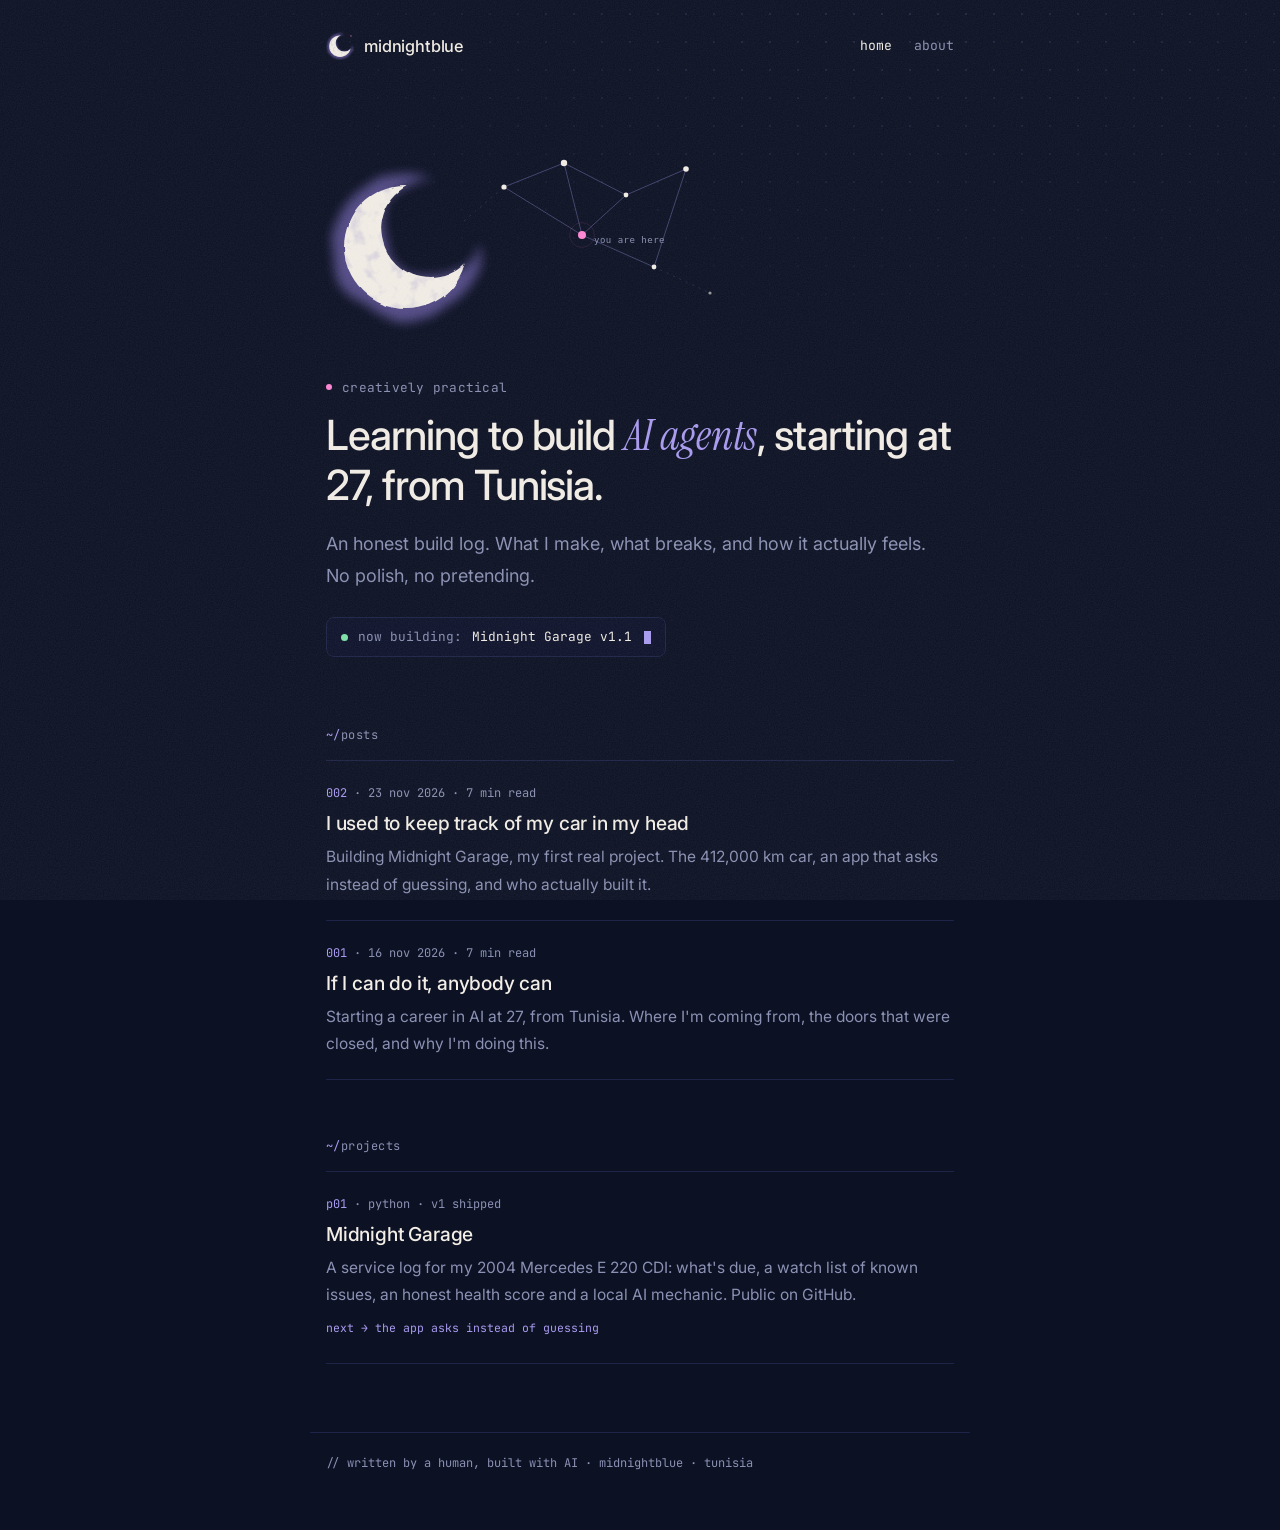
==== commit 32519f53: "Post #2: health score as a quick joke, lead with ask-don't-guess Co-Authored-By: Claude Opus 5.5 <no" ====
--- a/index.html
+++ b/index.html
@@ -40,7 +40,7 @@
       <a class="card" href="posts/midnight-garage.html">
         <div class="meta"><span class="idx">002</span> · 23 nov 2026 · 7 min read</div>
         <h3>I used to keep track of my car in my head</h3>
-        <p>Building Midnight Garage, my first real project. The 412,000 km car, the 100% health score that lied, and who actually built it.</p>
+        <p>Building Midnight Garage, my first real project. The 412,000 km car, an app that asks instead of guessing, and who actually built it.</p>
       </a>
       <a class="card" href="posts/starting-at-27.html">
         <div class="meta"><span class="idx">001</span> · 16 nov 2026 · 7 min read</div>
